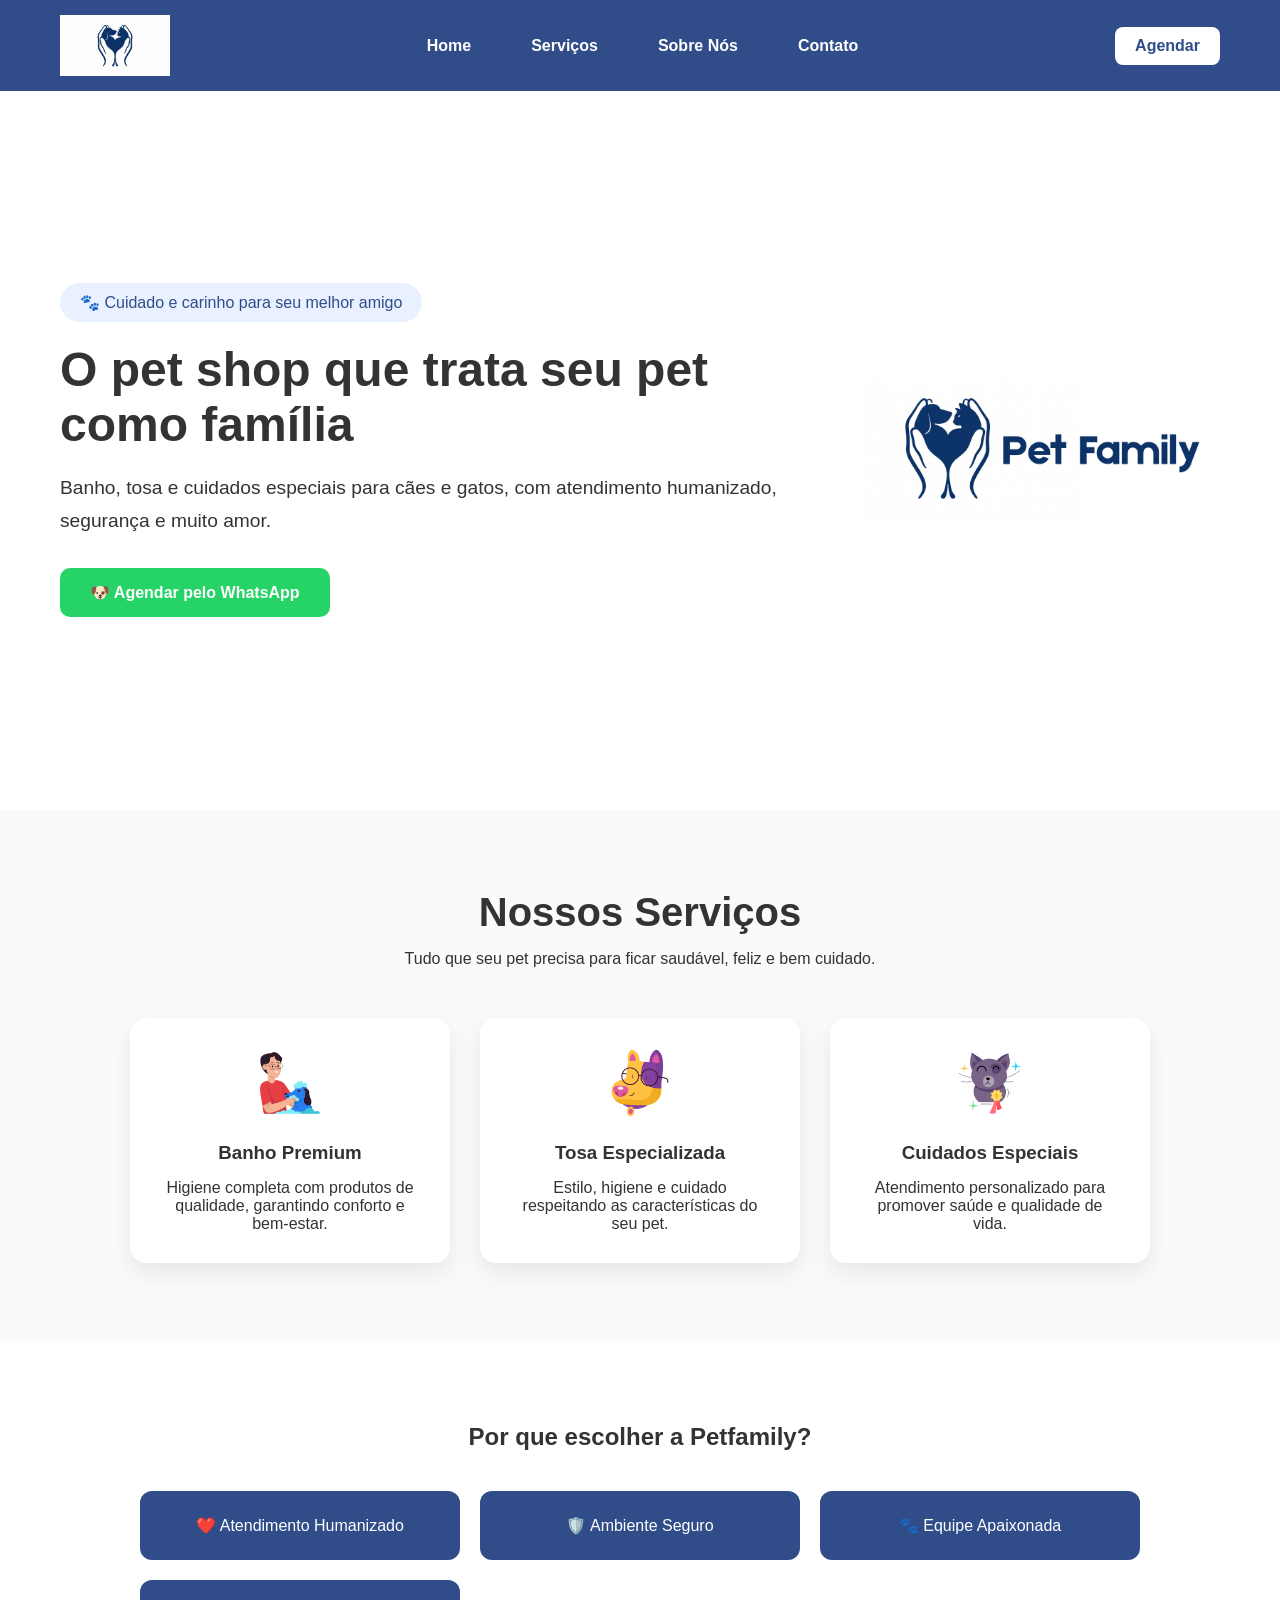
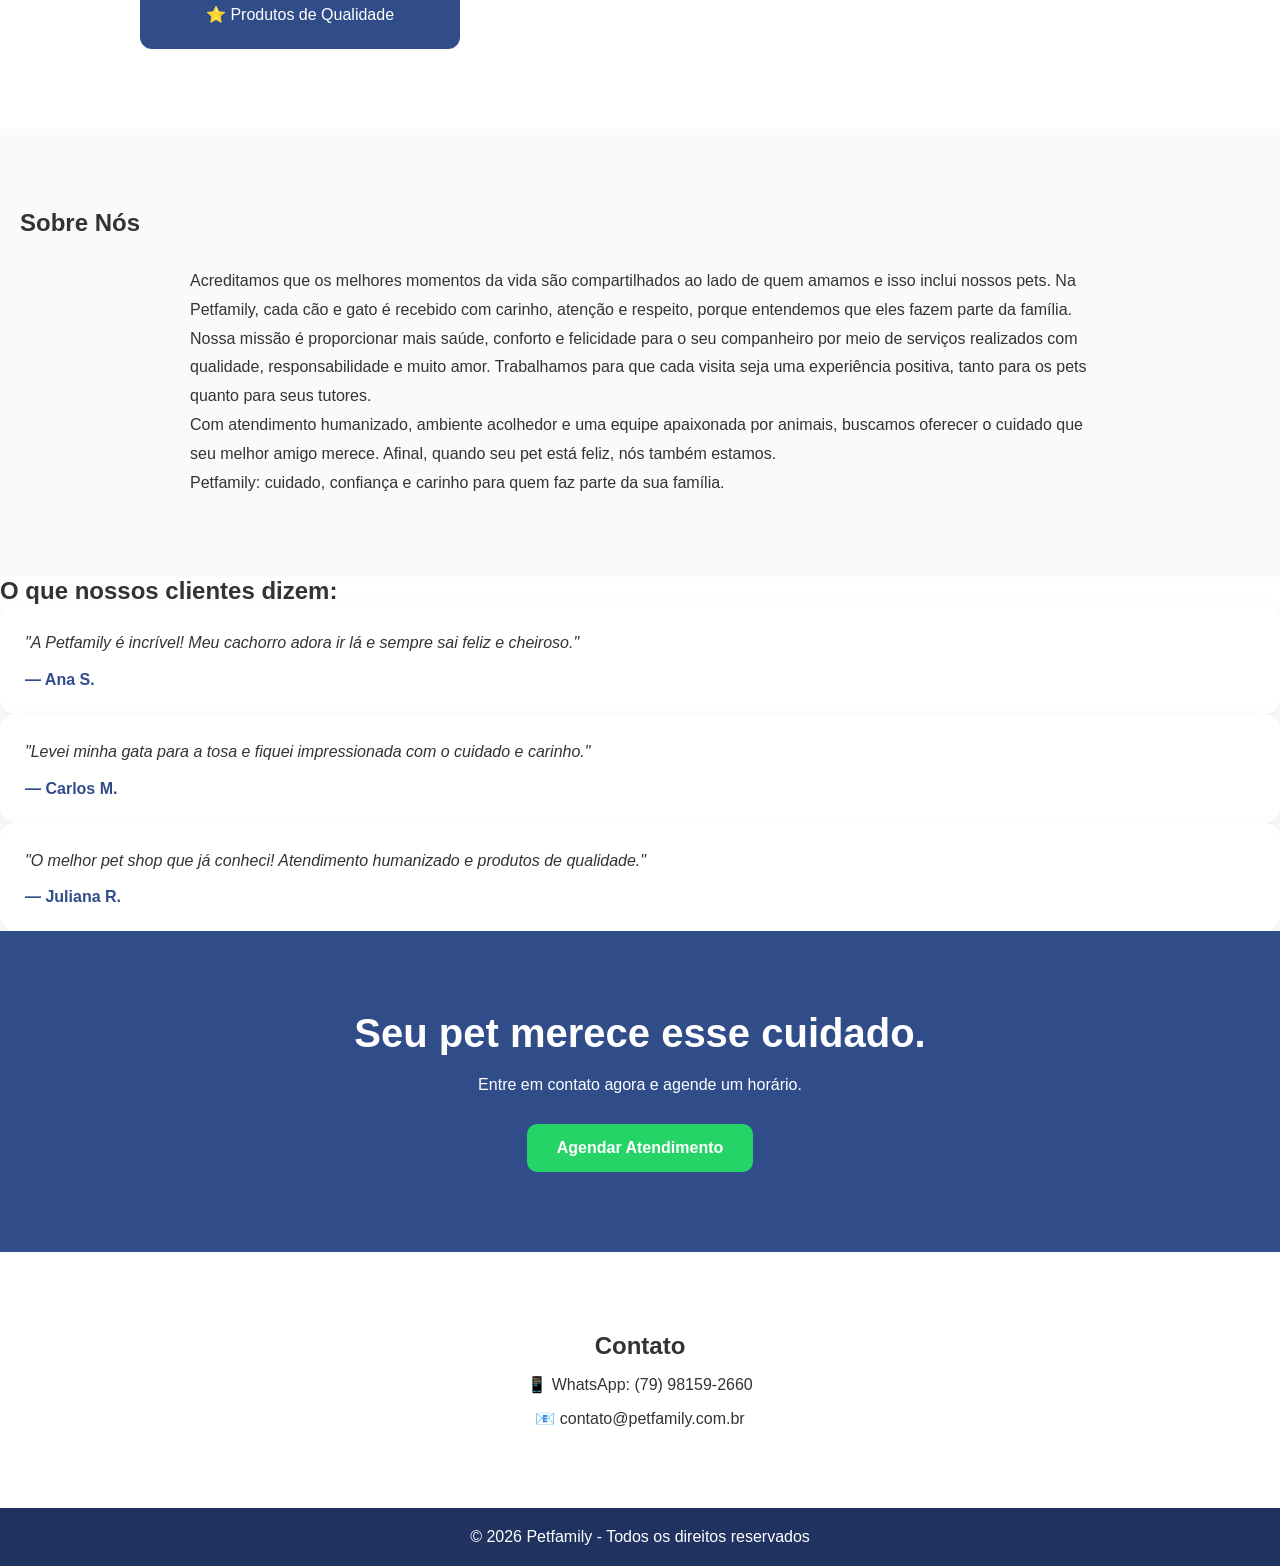
==== index.html @ 78cbd4a6 "Primeira versão do site Petfamily" ====
<!DOCTYPE html>
<html lang="pt-BR">

<head>
    <meta charset="UTF-8">
    <meta name="viewport" content="width=device-width, initial-scale=1.0">
    <title>Petfamily</title>
    <link rel="icon" href="imagens.jpeg/logo_1.png">
    <link rel="stylesheet" href="style.css">
</head>

<body>

    <header>
        <nav class="navbar">

            <img src="imagens.jpeg/logo_1.png"
                alt="Petfamily"
                class="logo-menu">

            <ul class="menu">
                <li><a href="#home">Home</a></li>
                <li><a href="#servicos">Serviços</a></li>
                <li><a href="#sobre">Sobre Nós</a></li>
                <li><a href="#contato">Contato</a></li>
            </ul>

            <a href="https://wa.me/5579981592660" class="btn-header">
                Agendar
            </a>

        </nav>
    </header>

    <section id="home" class="hero">

        <div class="hero-texto">

            <span class="tag">
                🐾 Cuidado e carinho para seu melhor amigo
            </span>

            <h1>
                O pet shop que trata seu pet como família
            </h1>

            <p>
                Banho, tosa e cuidados especiais para cães e gatos,
                com atendimento humanizado, segurança e muito amor.
            </p>

            <a href="https://wa.me/5579981592660" class="btn">
                🐶 Agendar pelo WhatsApp
            </a>

        </div>

        <div class="hero-imagem">

            <img src="imagens.jpeg/logo_2.jpg"
                alt="Petfamily"
                class="hero-logo">

        </div>

    </section>

    <section id="servicos">

        <h2>Nossos Serviços</h2>

        <p class="subtitulo">
            Tudo que seu pet precisa para ficar saudável,
            feliz e bem cuidado.
        </p>

        <div class="servicos-container">

            <div class="servico">

                <img src="imagens.jpeg/banho_1.png"
                    alt="Banho">

                <h3>Banho Premium</h3>

                <p>
                    Higiene completa com produtos de qualidade,
                    garantindo conforto e bem-estar.
                </p>

            </div>

            <div class="servico">

                <img src="imagens.jpeg/tosa.png"
                    alt="Tosa">

                <h3>Tosa Especializada</h3>

                <p>
                    Estilo, higiene e cuidado respeitando as
                    características do seu pet.
                </p>

            </div>

            <div class="servico">

                <img src="imagens.jpeg/premio.png"
                    alt="Cuidados">

                <h3>Cuidados Especiais</h3>

                <p>
                    Atendimento personalizado para promover
                    saúde e qualidade de vida.
                </p>

            </div>

        </div>

    </section>

    <section class="diferenciais">

        <h2>Por que escolher a Petfamily?</h2>

        <div class="diferenciais-grid">

            <div class="diferencial">
                ❤️ Atendimento Humanizado
            </div>

            <div class="diferencial">
                🛡️ Ambiente Seguro
            </div>

            <div class="diferencial">
                🐾 Equipe Apaixonada
            </div>

            <div class="diferencial">
                ⭐ Produtos de Qualidade
            </div>

        </div>

    </section>

    <section id="sobre">

        <h2>Sobre Nós</h2>

        <div class="sobre-container">

            <div class="sobre-texto">

                <p>
                   Acreditamos que os melhores momentos da vida são compartilhados ao lado de quem amamos e isso inclui nossos pets. Na Petfamily, cada cão e gato é recebido com carinho, atenção e respeito, porque entendemos que eles fazem parte da família.<br>
                   Nossa missão é proporcionar mais saúde, conforto e felicidade para o seu companheiro por meio de serviços realizados com qualidade, responsabilidade e muito amor. Trabalhamos para que cada visita seja uma experiência positiva, tanto para os pets quanto para seus tutores.<br>
                   Com atendimento humanizado, ambiente acolhedor e uma equipe apaixonada por animais, buscamos oferecer o cuidado que seu melhor amigo merece. Afinal, quando seu pet está feliz, nós também estamos.<br>
                   Petfamily: cuidado, confiança e carinho para quem faz parte da sua família.
                </p>

            </div>

        </div>

    </section>

    <section id="depoimentos">

        <h2>O que nossos clientes dizem:</h2>

        <div class="depoimentos-container">

            <div class="depoimento">
                <p>
                    "A Petfamily é incrível! Meu cachorro adora ir lá e sempre sai feliz e cheiroso."
                </p>

                <span class="cliente">
                    — Ana S.
                </span>
            </div>

            <div class="depoimento">
                <p>
                    "Levei minha gata para a tosa e fiquei impressionada com o cuidado e carinho."
            </p>

                <span class="cliente">
                    — Carlos M.
                </span>
            </div>

            <div class="depoimento">
            <p>
                "O melhor pet shop que já conheci! Atendimento humanizado e produtos de qualidade."
            </p>

            <span class="cliente">
                — Juliana R.
            </span>
            </div>

        </div>

    </section>
    
    <section class="cta">

        <h2>
            Seu pet merece esse cuidado.
        </h2>

        <p>
            Entre em contato agora e agende um horário.
        </p>

        <a href="https://wa.me/5579981592660" class="btn">
            Agendar Atendimento
        </a>

    </section>

    <section id="contato">

        <h2>Contato</h2>

        <p>
            📱 WhatsApp: (79) 98159-2660
        </p>

        <p>
            📧 contato@petfamily.com.br
        </p>

    </section>

    <footer>

        <p>
            © 2026 Petfamily - Todos os direitos reservados
        </p>

    </footer>

    <script>

let ultimoScroll = window.scrollY;

const header = document.querySelector("header");

window.addEventListener("scroll", () => {

    const scrollAtual = window.scrollY;

    if (scrollAtual > ultimoScroll) {
        // Rolando para baixo
        header.classList.add("header-hidden");
    } else {
        // Rolando para cima
        header.classList.remove("header-hidden");
    }

    ultimoScroll = scrollAtual;

});

</script>

</body>

</html>
---- style.css ----
*{
    margin:0;
    padding:0;
    box-sizing:border-box;
}

html{
    scroll-behavior:smooth;
}

body{
    font-family:Arial, sans-serif;
    color:#333;
    padding-top: 90px;
}

header{
    position: fixed;
    top: 0;
    left: 0;

    width: 100%;

    background: #314D89;

    z-index: 1000;

    transition: transform 0.3s ease;
}

.header-hidden{
    transform: translateY(-100%);
}

.navbar{
    max-width:1200px;
    margin:auto;

    display:flex;
    justify-content:space-between;
    align-items:center;

    padding:15px 20px;
}

.logo-menu{
    width:110px;
}

.menu{
    display:flex;
    gap:30px;
    list-style:none;
}

.menu a{
    text-decoration:none;
    color:white;
    font-weight:bold;

    padding:10px 15px;
    border-radius:8px;

    transition:.3s;
}

.menu a:hover{
    background:rgba(255,255,255,.15);
}

.btn-header{
    background:white;
    color:#314D89;

    padding:10px 20px;

    border-radius:8px;

    text-decoration:none;
    font-weight:bold;
}

.hero{
    max-width:1200px;
    margin:auto;

    min-height:80vh;

    display:flex;
    align-items:center;
    justify-content:space-between;

    gap:50px;

    padding:50px 20px;
}

.tag{
    background:#E9F0FF;
    color:#314D89;

    padding:10px 20px;

    border-radius:30px;

    display:inline-block;

    margin-bottom:20px;
}

.hero h1{
    font-size:3rem;
    margin-bottom:20px;
}

.hero p{
    font-size:1.2rem;
    margin-bottom:30px;
    line-height:1.7;
}

.hero-logo{
    width:450px;
    max-width:100%;
}

.btn{
    background:#25D366;
    color:white;

    padding:15px 30px;

    border-radius:10px;

    text-decoration:none;

    display:inline-block;

    font-weight:bold;
}

#servicos{
    background:#F8FAFC;
    text-align:center;

    padding:80px 20px;
}

#servicos h2{
    font-size:2.5rem;
}

.subtitulo{
    margin-top:15px;
    margin-bottom:50px;
}

.servicos-container{
    display:flex;
    justify-content:center;
    gap:30px;
    flex-wrap:wrap;
}

.servico{
    background:white;

    width:320px;

    padding:30px;

    border-radius:16px;

    box-shadow:0 10px 25px rgba(0,0,0,.08);

    transition:.3s;
}

.servico:hover{
    transform:translateY(-8px);
}

.servico img{
    width:70px;
    margin-bottom:20px;
}

.servico h3{
    margin-bottom:15px;
}

.diferenciais{
    padding:80px 20px;
    text-align:center;
}

.diferenciais-grid{
    margin-top:40px;

    display:grid;

    grid-template-columns:repeat(auto-fit,minmax(250px,1fr));

    gap:20px;

    max-width:1000px;

    margin-left:auto;
    margin-right:auto;
}

.diferencial{
    background:#314D89;
    color:white;

    padding:25px;

    border-radius:12px;
}

#sobre{
    background:#F8FAFC;
    padding:80px 20px;
}

.sobre-container{
    max-width:900px;
    margin:auto;
}

.sobre h2{
    text-align:center;
}

.sobre-texto{
    margin-top:30px;
    line-height:1.8;
}

.cta{
    text-align:center;

    background:#314D89;
    color:white;

    padding:80px 20px;
}

.cta h2{
    font-size:2.5rem;
    margin-bottom:20px;
}

.cta p{
    margin-bottom:30px;
}

#contato{
    text-align:center;
    padding:80px 20px;
}

#contato p{
    margin-top:15px;
}

footer{
    background:#1F3260;
    color:white;
    text-align:center;
    padding:20px;
}

.depoimento{
    background:white;

    padding:25px;

    border-radius:15px;

    box-shadow:0 8px 20px rgba(0,0,0,.08);

    text-align:left;

    transition:.3s;
}

.depoimento:hover{
    transform:translateY(-5px);
}

.depoimento p{
    line-height:1.6;
    margin-bottom:15px;
    font-style:italic;
}

.cliente{
    font-weight:bold;
    color:#314D89;
}
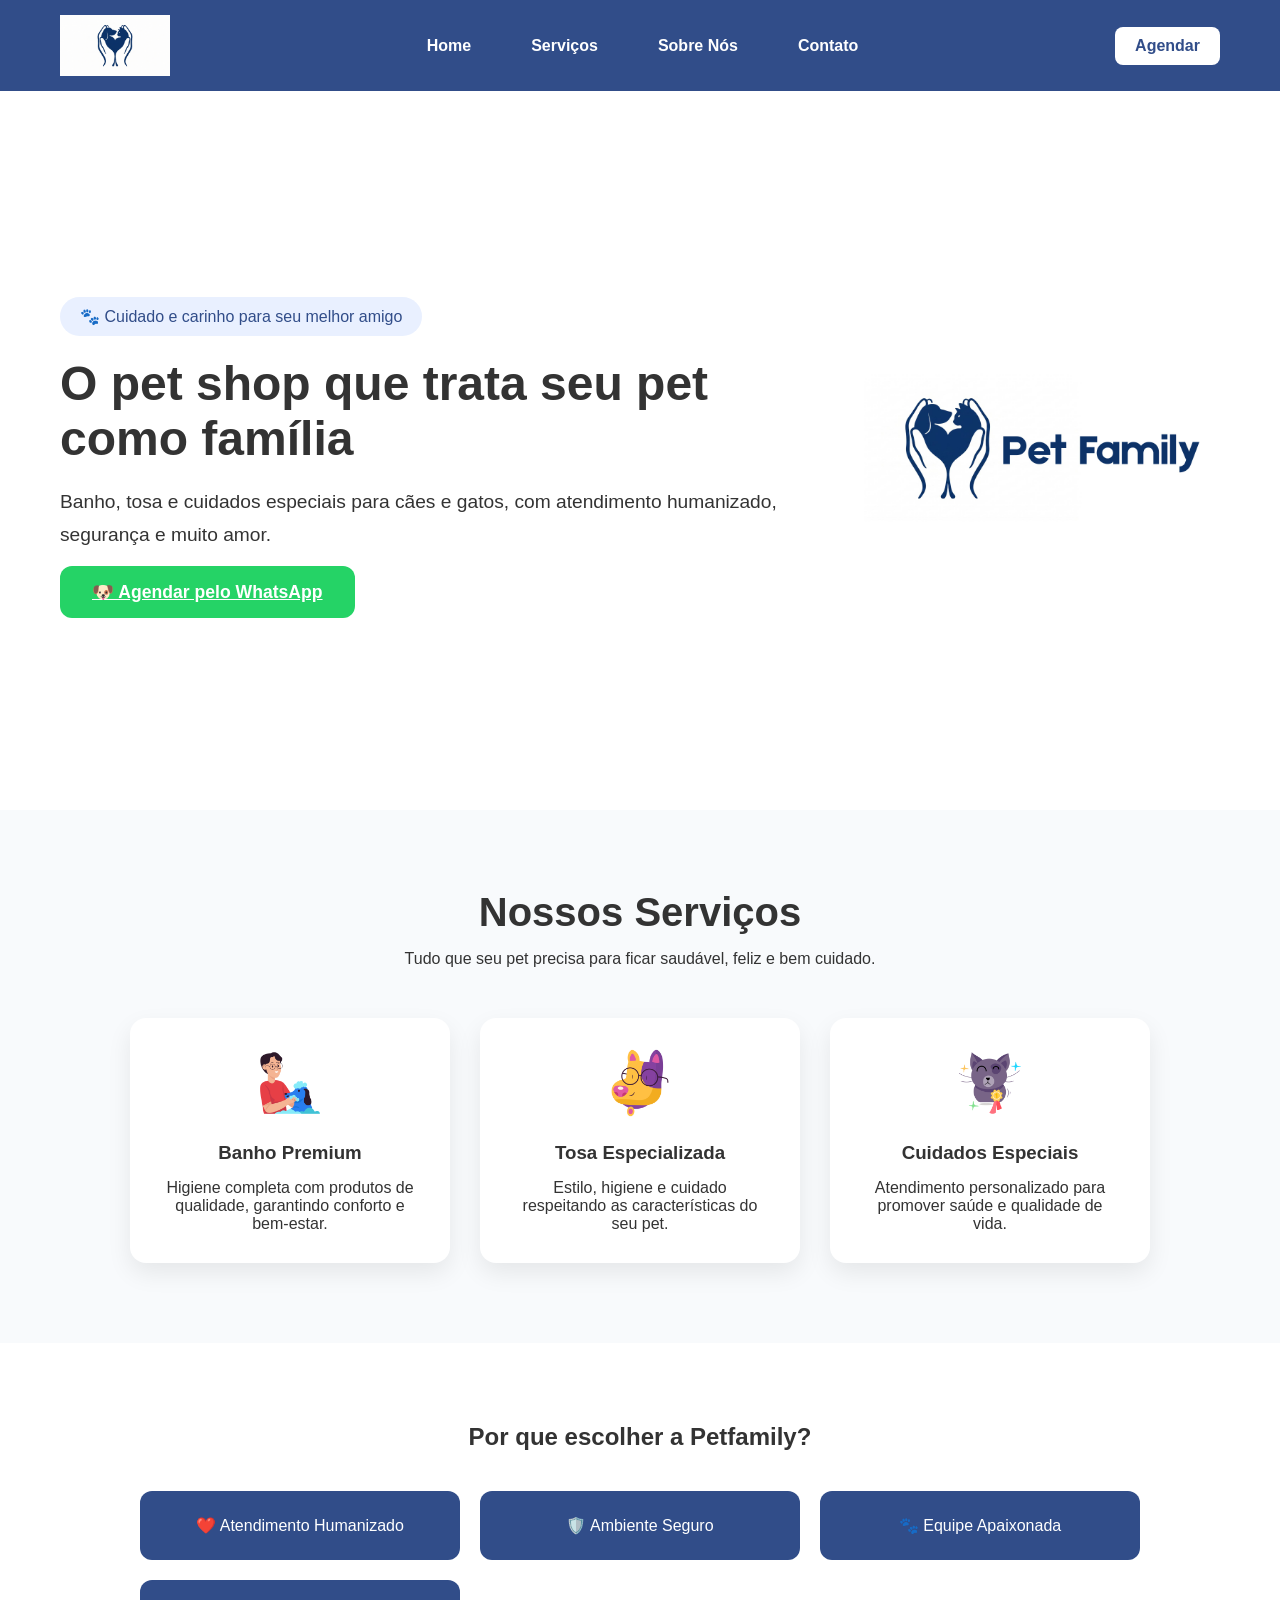
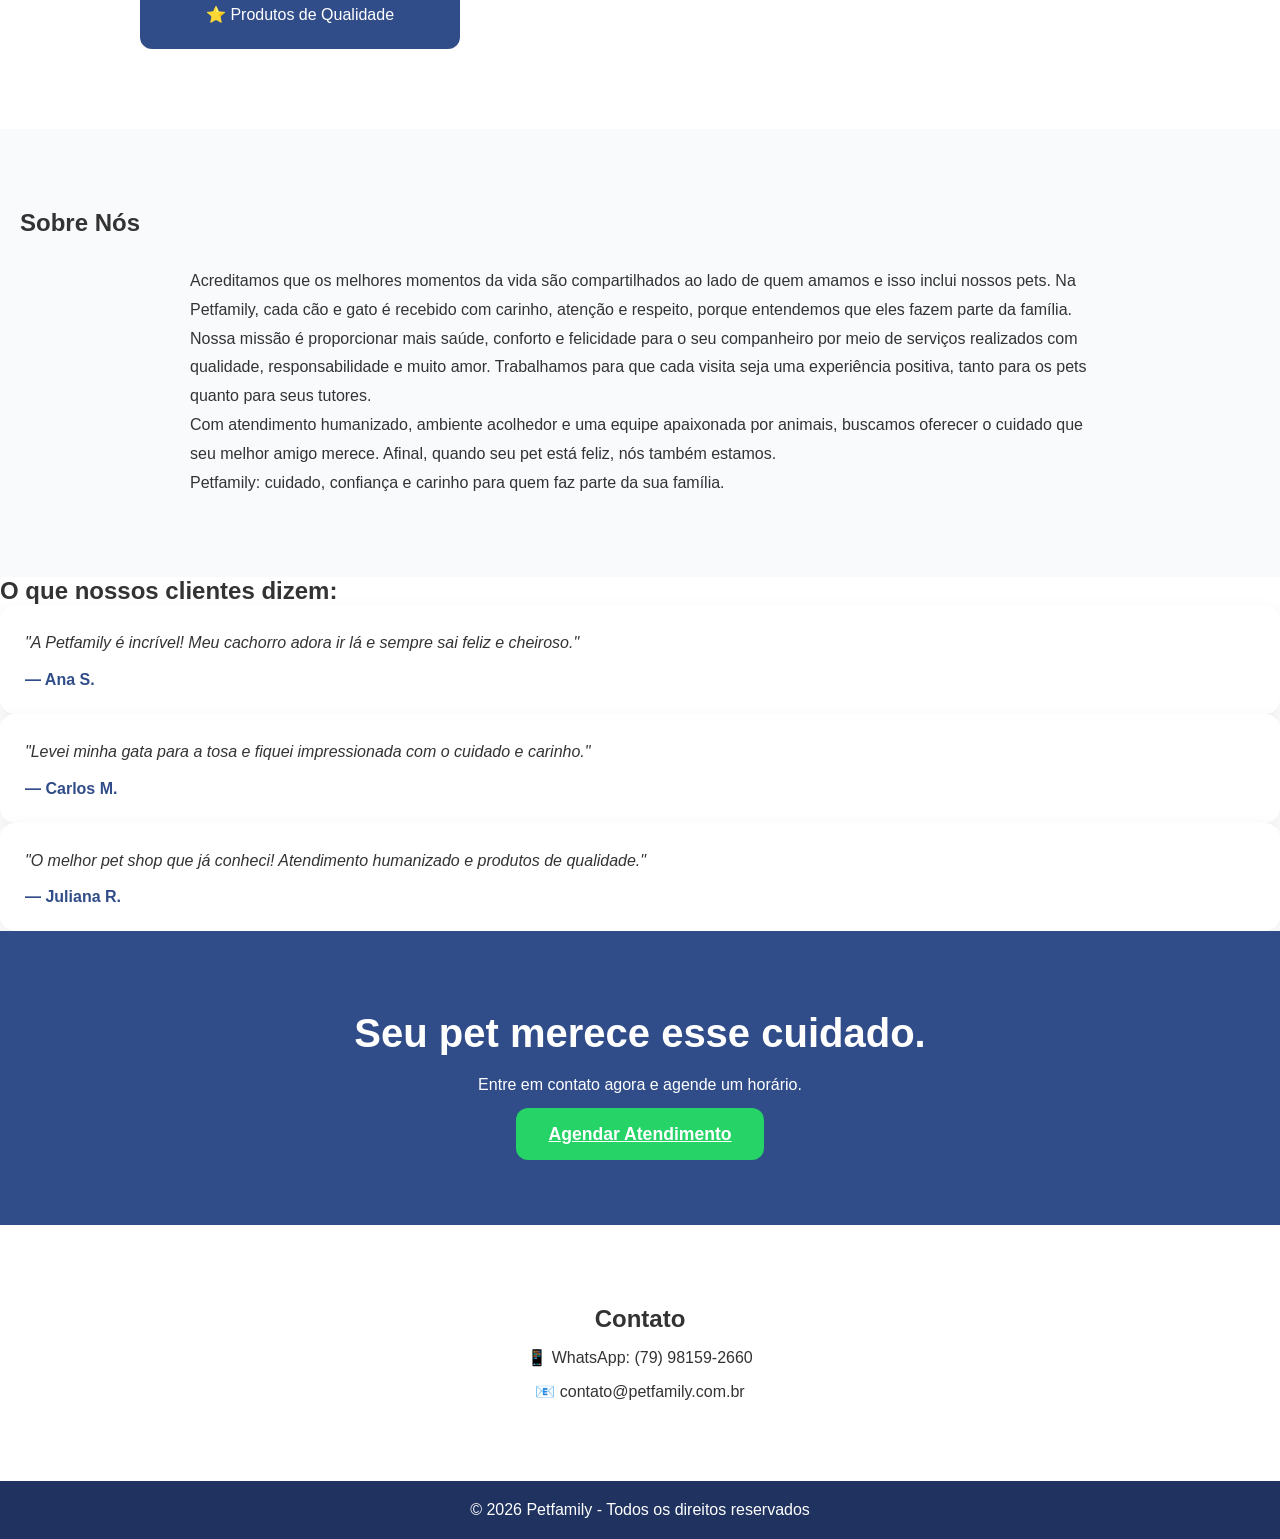
==== commit 27748505: "Versão responsiva" ====
--- a/index.html
+++ b/index.html
@@ -219,7 +219,7 @@
             Entre em contato agora e agende um horário.
         </p>
 
-        <a href="https://wa.me/5579981592660" class="btn">
+        <a href="https://wa.me/5579981592000" class="btn">
             Agendar Atendimento
         </a>
 
--- a/style.css
+++ b/style.css
@@ -94,17 +94,12 @@
 
     padding:50px 20px;
 }
-
 .tag{
     background:#E9F0FF;
     color:#314D89;
-
     padding:10px 20px;
-
     border-radius:30px;
-
     display:inline-block;
-
     margin-bottom:20px;
 }
 
@@ -127,16 +122,16 @@
 .btn{
     background:#25D366;
     color:white;
-
-    padding:15px 30px;
-
-    border-radius:10px;
-
-    text-decoration:none;
-
-    display:inline-block;
-
+    padding:16px 32px;
+    border-radius:12px;
+    font-size:1.1rem;
     font-weight:bold;
+    transition:.3s;
+}
+
+.btn:hover{
+    transform:translateY(-3px);
+    box-shadow:0 10px 20px rgba(37,211,102,.3);
 }
 
 #servicos{
@@ -298,4 +293,124 @@
 .cliente{
     font-weight:bold;
     color:#314D89;
+}
+
+/* =========================
+   RESPONSIVIDADE CELULAR
+========================= */
+
+@media (max-width: 768px){
+
+    /* Header */
+
+    body{
+        padding-top: 220px;
+    }
+
+    .navbar{
+        flex-direction: column;
+        gap: 15px;
+        padding: 15px;
+    }
+
+    .logo-menu{
+        width: 90px;
+    }
+
+    .menu{
+        flex-wrap: wrap;
+        justify-content: center;
+        gap: 10px;
+    }
+
+    .menu a{
+        padding: 8px 12px;
+        font-size: 14px;
+    }
+
+    .btn-header{
+        display: none;
+    }
+
+    /* Hero */
+
+    .hero{
+        flex-direction: column;
+        text-align: center;
+        gap: 30px;
+        min-height: auto;
+        padding: 40px 20px;
+    }
+
+    .hero h1{
+        font-size: 2rem;
+        line-height: 1.2;
+    }
+
+    .hero p{
+        font-size: 1rem;
+    }
+
+    .hero{
+    background: linear-gradient(
+        135deg,
+        #F8FAFC,
+        #E9F0FF
+    );
+    }
+
+    .hero-logo{
+        width: 280px;
+    }
+
+    /* Serviços */
+
+    .servicos-container{
+        flex-direction: column;
+        align-items: center;
+    }
+
+    .servico{
+        width: 100%;
+        max-width: 350px;
+    }
+
+    /* Diferenciais */
+
+    .diferenciais-grid{
+        grid-template-columns: 1fr;
+    }
+
+    /* Sobre */
+
+    .sobre-container{
+        padding: 0 15px;
+    }
+
+    .sobre-texto{
+        text-align: center;
+    }
+
+    /* Depoimentos */
+
+    .depoimentos-container{
+        grid-template-columns: 1fr;
+    }
+
+    /* CTA */
+
+    .cta h2{
+        font-size: 2rem;
+    }
+
+    .cta p{
+        font-size: 1rem;
+    }
+
+    /* Contato */
+
+    #contato{
+        padding: 60px 20px;
+    }
+
 }
